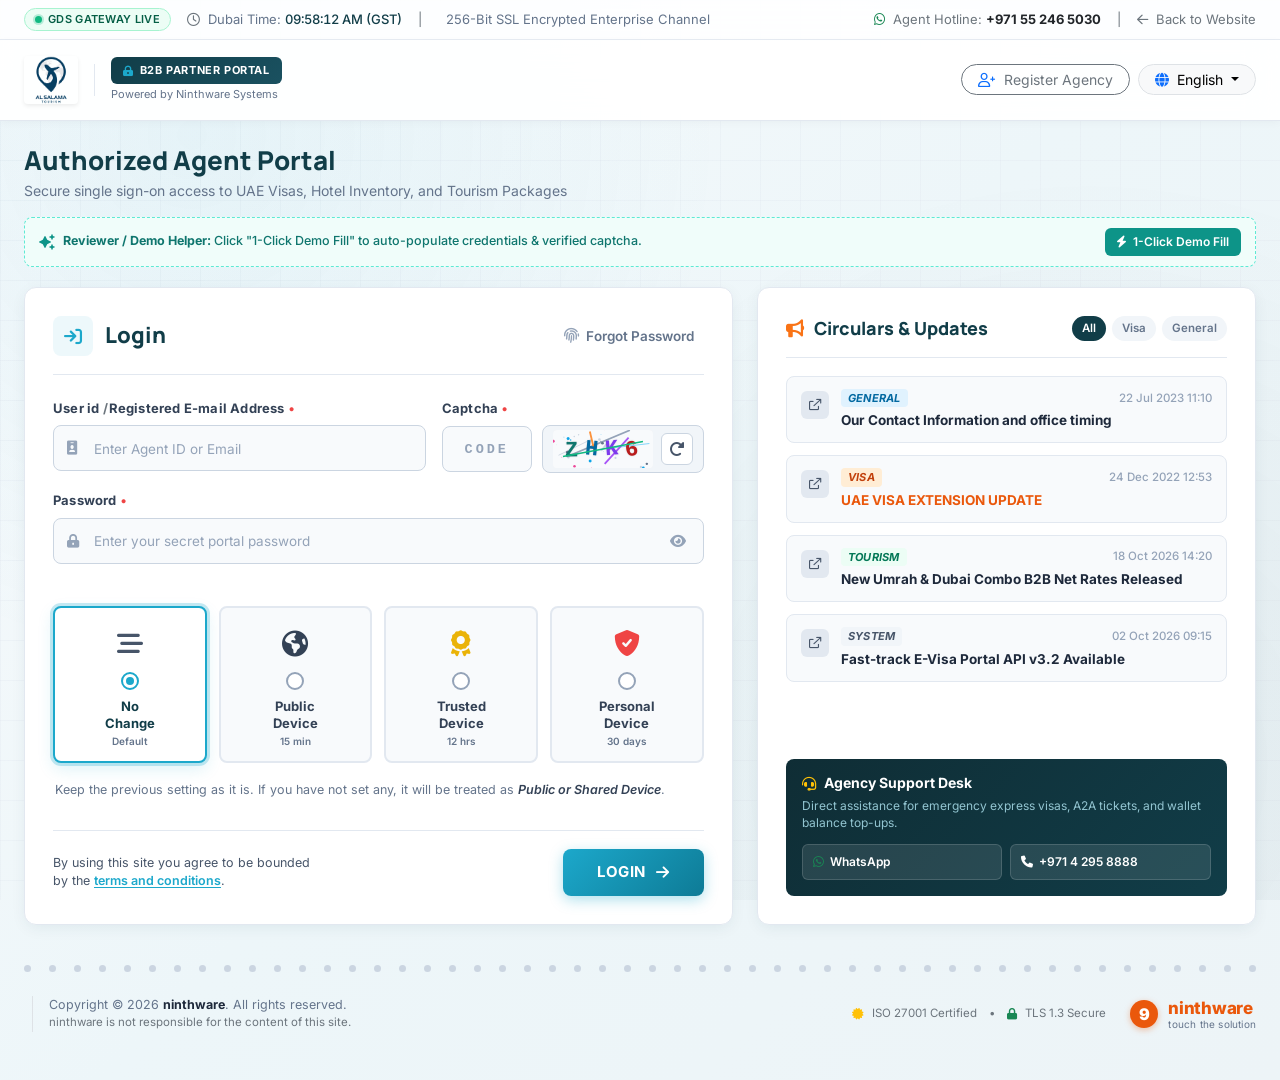
==== agent/index.html @ f78bce7a "Add professional B2B agent login portal at /agent" ====
<!DOCTYPE html>
<html lang="en">

<head>
    <meta charset="utf-8">
    <meta http-equiv="x-ua-compatible" content="ie=edge">
    <title>B2B Agent Portal Login | Alsalama Tourism LLC</title>
    <meta name="author" content="Alsalama Tourism & Ninthware">
    <meta name="description" content="Authorized B2B Partner & Travel Agent Portal Login - Alsalama Tourism UAE">
    <meta name="viewport" content="width=device-width, initial-scale=1, shrink-to-fit=no">

    <!-- Favicon -->
    <link rel="icon" type="image/png" href="../assets/img/alsalama-favicon.png">

    <!-- Google Fonts -->
    <link rel="preconnect" href="https://fonts.googleapis.com">
    <link rel="preconnect" href="https://fonts.gstatic.com" crossorigin>
    <link href="https://fonts.googleapis.com/css2?family=Inter:wght@300;400;500;600;700;800&family=Manrope:wght@500;600;700;800&display=swap" rel="stylesheet">

    <!-- Bootstrap CSS -->
    <link rel="stylesheet" href="../assets/css/bootstrap.min.css">
    <!-- FontAwesome 6 Pro -->
    <link rel="stylesheet" href="../assets/css/fontawesome.min.css">
    <!-- Custom Agent Portal Styling -->
    <link rel="stylesheet" href="../assets/css/agent-portal.css">
</head>

<body class="agent-portal-body">

    <!-- ==========================================================================
       1. Top Utility Bar
       ========================================================================== -->
    <div class="portal-topbar">
        <div class="portal-container">
            <div class="d-flex align-items-center justify-content-between flex-wrap gap-2">
                <div class="d-flex align-items-center gap-3">
                    <span class="portal-status-pill">
                        <span class="portal-status-dot"></span>
                        GDS Gateway Live
                    </span>
                    <span class="d-none d-md-inline-block">
                        <i class="fa-regular fa-clock me-1 text-muted"></i>
                        Dubai Time: <span id="liveClock" class="live-clock">--:--:-- (GST)</span>
                    </span>
                    <span class="d-none d-lg-inline-block text-muted">|</span>
                    <span class="d-none d-lg-inline-block">
                        <i class="fa-solid fa-shield-halved me-1 text-success"></i>
                        256-Bit SSL Encrypted Enterprise Channel
                    </span>
                </div>
                <div class="d-flex align-items-center gap-3">
                    <a href="tel:+971552465030" class="text-decoration-none text-muted d-none d-sm-inline-block">
                        <i class="fa-brands fa-whatsapp text-success me-1"></i>
                        Agent Hotline: <strong class="text-dark">+971 55 246 5030</strong>
                    </a>
                    <span class="text-muted d-none d-sm-inline">|</span>
                    <a href="../index.html" class="text-decoration-none text-muted fw-semibold">
                        <i class="fa-regular fa-arrow-left me-1"></i>
                        Back to Website
                    </a>
                </div>
            </div>
        </div>
    </div>

    <!-- ==========================================================================
       2. Navbar & Identity
       ========================================================================== -->
    <header class="portal-navbar">
        <div class="portal-container">
            <div class="d-flex align-items-center justify-content-between">
                <div class="portal-logo-group">
                    <a href="../index.html" class="d-flex align-items-center">
                        <img src="../assets/img/alsalama-logo.jpg" alt="Alsalama Tourism" height="48" class="rounded shadow-sm">
                    </a>
                    <div class="portal-logo-divider d-none d-sm-block"></div>
                    <div class="d-none d-sm-flex flex-column">
                        <div class="portal-badge">
                            <i class="fa-solid fa-lock-keyhole"></i>
                            B2B Partner Portal
                        </div>
                        <span style="font-size: 11px; color: #64748b; margin-top: 2px;">Powered by Ninthware Systems</span>
                    </div>
                </div>

                <div class="d-flex align-items-center gap-2">
                    <a href="https://api.whatsapp.com/send?phone=+971552465030&text=Hi%20Alsalama,%20I%20would%20like%20to%20register%20as%20a%20new%20B2B%20Travel%20Agent" target="_blank" class="btn btn-outline-secondary btn-sm px-3 rounded-pill fw-semibold d-none d-md-inline-flex align-items-center gap-1">
                        <i class="fa-regular fa-user-plus me-1 text-primary"></i>
                        Register Agency
                    </a>
                    <div class="dropdown">
                        <button class="btn btn-light btn-sm px-3 rounded-pill dropdown-toggle border" type="button">
                            <i class="fa-solid fa-globe me-1 text-primary"></i> English
                        </button>
                    </div>
                </div>
            </div>
        </div>
    </header>

    <!-- ==========================================================================
       3. Main Content Area
       ========================================================================== -->
    <main class="portal-hero-strip">
        <div class="portal-container">

            <!-- Hero headline -->
            <div class="d-flex align-items-center justify-content-between flex-wrap gap-2 mb-3">
                <div>
                    <h1 class="portal-hero-title">Authorized Agent Portal</h1>
                    <p class="portal-hero-subtitle">Secure single sign-on access to UAE Visas, Hotel Inventory, and Tourism Packages</p>
                </div>
            </div>

            <!-- Quick Demo Autofill Helper Bar for reviewing -->
            <div class="demo-autofill-box">
                <div class="d-flex align-items-center gap-2">
                    <i class="fa-solid fa-sparkles text-teal" style="color: #0d9488; font-size: 16px;"></i>
                    <span><strong>Reviewer / Demo Helper:</strong> Click "1-Click Demo Fill" to auto-populate credentials & verified captcha.</span>
                </div>
                <button type="button" id="btnDemoAutofill" class="btn-demo-autofill">
                    <i class="fa-solid fa-bolt me-1"></i> 1-Click Demo Fill
                </button>
            </div>

            <!-- Two-Column Layout (Matching Legacy Screenshot) -->
            <div class="row g-4">

                <!-- Left Column: Primary Login Card -->
                <div class="col-lg-7 col-xl-7">
                    <div class="portal-card">

                        <!-- Card Header (Matching image: Login title on left, Forgot Password on right) -->
                        <div class="portal-card-header">
                            <h2 class="portal-card-title">
                                <span class="title-icon-box">
                                    <i class="fa-solid fa-arrow-right-to-bracket"></i>
                                </span>
                                Login
                            </h2>
                            <a href="#forgot" id="forgotPasswordTrigger" class="link-forgot">
                                <i class="fa-solid fa-fingerprint"></i>
                                Forgot Password
                            </a>
                        </div>

                        <!-- Login Form -->
                        <form id="agentLoginForm" autocomplete="off">

                            <!-- Field Row 1: User ID + Captcha (from image) -->
                            <div class="row g-3">
                                <div class="col-md-7">
                                    <div class="form-field-group">
                                        <label class="field-label" for="userIdInput">
                                            User id <span class="text-muted ms-1">/</span> Registered E-mail Address
                                            <span class="required-dot">•</span>
                                        </label>
                                        <div class="portal-input-wrap">
                                            <i class="fa-solid fa-id-badge portal-input-icon"></i>
                                            <input type="text" id="userIdInput" class="portal-input" placeholder="Enter Agent ID or Email" required>
                                        </div>
                                    </div>
                                </div>

                                <div class="col-md-5">
                                    <div class="form-field-group">
                                        <label class="field-label" for="captchaInput">
                                            Captcha <span class="required-dot">•</span>
                                        </label>
                                        <div class="captcha-container">
                                            <div class="captcha-input-wrap">
                                                <input type="text" id="captchaInput" class="portal-input text-center font-monospace" placeholder="Code" maxlength="5" required>
                                            </div>
                                            <div class="captcha-badge-box">
                                                <div class="captcha-canvas-wrap" title="Click to refresh security code">
                                                    <canvas id="captchaCanvas" width="100" height="38"></canvas>
                                                </div>
                                                <button type="button" id="btnRefreshCaptcha" class="btn-refresh-captcha" title="Regenerate Captcha">
                                                    <i class="fa-solid fa-rotate-right"></i>
                                                </button>
                                            </div>
                                        </div>
                                    </div>
                                </div>
                            </div>

                            <!-- Field Row 2: Password (from image) -->
                            <div class="row">
                                <div class="col-12">
                                    <div class="form-field-group">
                                        <label class="field-label" for="passwordInput">
                                            Password <span class="required-dot">•</span>
                                        </label>
                                        <div class="portal-input-wrap">
                                            <i class="fa-solid fa-lock-keyhole portal-input-icon"></i>
                                            <input type="password" id="passwordInput" class="portal-input" placeholder="Enter your secret portal password" required>
                                            <button type="button" id="togglePasswordBtn" class="password-toggle-btn" title="Toggle password visibility">
                                                <i class="fa-solid fa-eye"></i>
                                            </button>
                                        </div>
                                    </div>
                                </div>
                            </div>

                            <!-- Device Trust Section (Exact 4 Cards from Image) -->
                            <div class="device-trust-section">
                                <div class="device-cards-grid">

                                    <!-- Card 1: No Change -->
                                    <label class="device-card-option option-nochange active" for="deviceNoChange">
                                        <input type="radio" name="deviceTrustLevel" id="deviceNoChange" value="nochange" checked>
                                        <div class="device-card-icon">
                                            <i class="fa-solid fa-bars-staggered"></i>
                                        </div>
                                        <div class="device-card-radio"></div>
                                        <h3 class="device-card-title">No<br>Change</h3>
                                        <span class="device-card-badge">Default</span>
                                    </label>

                                    <!-- Card 2: Public Device -->
                                    <label class="device-card-option option-public" for="devicePublic">
                                        <input type="radio" name="deviceTrustLevel" id="devicePublic" value="public">
                                        <div class="device-card-icon">
                                            <i class="fa-solid fa-earth-americas"></i>
                                        </div>
                                        <div class="device-card-radio"></div>
                                        <h3 class="device-card-title">Public<br>Device</h3>
                                        <span class="device-card-badge">15 min</span>
                                    </label>

                                    <!-- Card 3: Trusted Device -->
                                    <label class="device-card-option option-trusted" for="deviceTrusted">
                                        <input type="radio" name="deviceTrustLevel" id="deviceTrusted" value="trusted">
                                        <div class="device-card-icon">
                                            <i class="fa-solid fa-award"></i>
                                        </div>
                                        <div class="device-card-radio"></div>
                                        <h3 class="device-card-title">Trusted<br>Device</h3>
                                        <span class="device-card-badge">12 hrs</span>
                                    </label>

                                    <!-- Card 4: Personal Device -->
                                    <label class="device-card-option option-personal" for="devicePersonal">
                                        <input type="radio" name="deviceTrustLevel" id="devicePersonal" value="personal">
                                        <div class="device-card-icon">
                                            <i class="fa-solid fa-shield-check"></i>
                                        </div>
                                        <div class="device-card-radio"></div>
                                        <h3 class="device-card-title">Personal<br>Device</h3>
                                        <span class="device-card-badge">30 days</span>
                                    </label>

                                </div>

                                <!-- Trust Explanatory Hint (Exact Text from Image) -->
                                <p id="deviceTrustHint" class="device-trust-hint">
                                    Keep the previous setting as it is. If you have not set any, it will be treated as <em>Public or Shared Device</em>.
                                </p>
                            </div>

                            <!-- Login Action & Terms Footer (from image) -->
                            <div class="login-footer-group">
                                <p class="terms-agreement-text">
                                    By using this site you agree to be bounded<br class="d-none d-sm-inline">
                                    by the <a href="#terms" id="termsModalTrigger">terms and conditions</a>.
                                </p>
                                <button type="submit" id="btnLoginSubmit" class="btn-portal-login">
                                    LOGIN
                                    <i class="fa-solid fa-arrow-right"></i>
                                </button>
                            </div>

                        </form>

                    </div>
                </div>

                <!-- Right Column: Circulars / Operational Bulletins (from image) -->
                <div class="col-lg-5 col-xl-5">
                    <div class="portal-card bulletin-card">

                        <!-- Bulletin Header -->
                        <div class="bulletin-header">
                            <h2 class="bulletin-title">
                                <i class="fa-solid fa-bullhorn"></i>
                                Circulars & Updates
                            </h2>
                            <div class="bulletin-filter-tabs">
                                <button type="button" class="bulletin-tab-btn active" data-filter="all">All</button>
                                <button type="button" class="bulletin-tab-btn" data-filter="visa">Visa</button>
                                <button type="button" class="bulletin-tab-btn" data-filter="general">General</button>
                            </div>
                        </div>

                        <!-- Bulletins List (Matches image + 2026 travel updates) -->
                        <div class="bulletin-list">

                            <!-- Item 1 (Exact from legacy image) -->
                            <div class="bulletin-item" data-category="general" data-bulletin-id="1">
                                <div class="bulletin-icon-box">
                                    <i class="fa-regular fa-arrow-up-right-from-square"></i>
                                </div>
                                <div class="bulletin-content">
                                    <div class="bulletin-meta-row">
                                        <span class="bulletin-tag tag-general">General</span>
                                        <span class="bulletin-date">22 Jul 2023 11:10</span>
                                    </div>
                                    <h3 class="bulletin-headline">Our Contact Information and office timing</h3>
                                </div>
                            </div>

                            <!-- Item 2 (Exact from legacy image) -->
                            <div class="bulletin-item" data-category="visa" data-bulletin-id="2">
                                <div class="bulletin-icon-box">
                                    <i class="fa-regular fa-arrow-up-right-from-square"></i>
                                </div>
                                <div class="bulletin-content">
                                    <div class="bulletin-meta-row">
                                        <span class="bulletin-tag tag-visa">Visa</span>
                                        <span class="bulletin-date">24 Dec 2022 12:53</span>
                                    </div>
                                    <h3 class="bulletin-headline headline-visa">UAE VISA EXTENSION UPDATE</h3>
                                </div>
                            </div>

                            <!-- Item 3: Umrah & Tourism update -->
                            <div class="bulletin-item" data-category="tourism" data-bulletin-id="3">
                                <div class="bulletin-icon-box">
                                    <i class="fa-regular fa-arrow-up-right-from-square"></i>
                                </div>
                                <div class="bulletin-content">
                                    <div class="bulletin-meta-row">
                                        <span class="bulletin-tag tag-tourism">Tourism</span>
                                        <span class="bulletin-date">18 Oct 2026 14:20</span>
                                    </div>
                                    <h3 class="bulletin-headline">New Umrah & Dubai Combo B2B Net Rates Released</h3>
                                </div>
                            </div>

                            <!-- Item 4: System update -->
                            <div class="bulletin-item" data-category="system" data-bulletin-id="4">
                                <div class="bulletin-icon-box">
                                    <i class="fa-regular fa-arrow-up-right-from-square"></i>
                                </div>
                                <div class="bulletin-content">
                                    <div class="bulletin-meta-row">
                                        <span class="bulletin-tag tag-system">System</span>
                                        <span class="bulletin-date">02 Oct 2026 09:15</span>
                                    </div>
                                    <h3 class="bulletin-headline">Fast-track E-Visa Portal API v3.2 Available</h3>
                                </div>
                            </div>

                        </div>

                        <!-- Quick B2B Support Box -->
                        <div class="b2b-support-box">
                            <h6>
                                <i class="fa-solid fa-headset text-warning"></i>
                                Agency Support Desk
                            </h6>
                            <p>Direct assistance for emergency express visas, A2A tickets, and wallet balance top-ups.</p>
                            <div class="support-contacts-row">
                                <a href="https://api.whatsapp.com/send?phone=+971552465030" target="_blank" class="support-contact-chip">
                                    <i class="fa-brands fa-whatsapp text-success"></i> WhatsApp
                                </a>
                                <a href="tel:+97142958888" class="support-contact-chip">
                                    <i class="fa-solid fa-phone"></i> +971 4 295 8888
                                </a>
                            </div>
                        </div>

                    </div>
                </div>

            </div>

            <!-- ==========================================================================
               4. Dotted Separator Line (Exact element from Legacy Image)
               ========================================================================== -->
            <div class="portal-dotted-divider" aria-hidden="true">
                <span></span><span></span><span></span><span></span><span></span><span></span><span></span><span></span><span></span><span></span>
                <span></span><span></span><span></span><span></span><span></span><span></span><span></span><span></span><span></span><span></span>
                <span></span><span></span><span></span><span></span><span></span><span></span><span></span><span></span><span></span><span></span>
                <span></span><span></span><span></span><span></span><span></span><span></span><span></span><span></span><span></span><span></span>
                <span></span><span></span><span></span><span></span><span></span><span></span><span></span><span></span><span></span><span></span>
            </div>

            <!-- ==========================================================================
               5. Footer (Exact elements & attribution from Legacy Image)
               ========================================================================== -->
            <footer class="portal-footer">
                <div class="portal-footer-grid">

                    <div class="portal-footer-left">
                        <div class="d-flex align-items-center gap-2">
                            <i class="fa-solid fa-shield-quartered fa-2x text-secondary"></i>
                            <div class="border-start ps-3 portal-footer-text">
                                <p>Copyright © 2026 <strong>ninthware</strong>. All rights reserved.</p>
                                <p class="text-muted" style="font-size: 11.5px;">ninthware is not responsible for the content of this site.</p>
                            </div>
                        </div>
                    </div>

                    <div class="portal-footer-right">
                        <div class="d-flex align-items-center gap-4">
                            <div class="d-none d-sm-flex align-items-center gap-2 text-muted" style="font-size: 11.5px;">
                                <i class="fa-solid fa-certificate text-warning"></i> ISO 27001 Certified
                                <span class="mx-1">•</span>
                                <i class="fa-solid fa-lock text-success"></i> TLS 1.3 Secure
                            </div>
                            <div class="ninthware-brand-box">
                                <div class="ninthware-logo-mark">9</div>
                                <div class="ninthware-text">
                                    <span class="ninthware-name">ninthware</span>
                                    <span class="ninthware-tagline">touch the solution</span>
                                </div>
                            </div>
                        </div>
                    </div>

                </div>
            </footer>

        </div>
    </main>

    <!-- ==========================================================================
       6. Interactive Modals
       ========================================================================== -->

    <!-- Modal 1: Mock Agent Dashboard on Login Success -->
    <div id="agentSuccessModal" class="portal-modal-backdrop">
        <div class="portal-modal-box">
            <button type="button" class="modal-close-btn modal-close-trigger">&times;</button>
            <div class="text-center mb-4">
                <div class="d-inline-flex align-items-center justify-content-center bg-success bg-opacity-10 text-success rounded-circle mb-3" style="width: 64px; height: 64px; font-size: 28px;">
                    <i class="fa-solid fa-badge-check"></i>
                </div>
                <h3 class="fw-bold text-navy mb-1" style="color: #113D48;">Authentication Successful</h3>
                <p class="text-muted mb-0">Welcome back, <strong>SkyWings Travel & Tourism LLC</strong></p>
                <span class="badge bg-primary bg-opacity-10 text-primary mt-1">Agent Code: ALS-DXB-7821</span>
            </div>

            <!-- Mock Dashboard Snapshot -->
            <div class="row g-2 mb-4">
                <div class="col-4">
                    <div class="mock-dashboard-stat">
                        <div class="stat-num text-primary">AED 84.3K</div>
                        <div class="stat-label">Wallet Balance</div>
                    </div>
                </div>
                <div class="col-4">
                    <div class="mock-dashboard-stat">
                        <div class="stat-num text-success">142</div>
                        <div class="stat-label">Issued Visas</div>
                    </div>
                </div>
                <div class="col-4">
                    <div class="mock-dashboard-stat">
                        <div class="stat-num text-warning">7</div>
                        <div class="stat-label">In Processing</div>
                    </div>
                </div>
            </div>

            <div class="list-group mb-4 shadow-sm">
                <div class="list-group-item d-flex justify-content-between align-items-center py-2 px-3">
                    <span class="small text-muted"><i class="fa-solid fa-passport me-2 text-primary"></i> Last Visa Issued</span>
                    <span class="small fw-semibold">UAE 30 Days Single • Approved</span>
                </div>
                <div class="list-group-item d-flex justify-content-between align-items-center py-2 px-3">
                    <span class="small text-muted"><i class="fa-solid fa-hotel me-2 text-primary"></i> Active Reservation</span>
                    <span class="small fw-semibold">Atlantis The Palm • 2 Rooms</span>
                </div>
                <div class="list-group-item d-flex justify-content-between align-items-center py-2 px-3">
                    <span class="small text-muted"><i class="fa-solid fa-wallet me-2 text-primary"></i> Credit Limit</span>
                    <span class="small fw-semibold text-success">AED 150,000 (Good Standing)</span>
                </div>
            </div>

            <div class="d-grid gap-2">
                <button type="button" class="btn btn-primary fw-bold py-2 modal-close-trigger" style="background-color: #1CA8CB; border-color: #1CA8CB;">
                    <i class="fa-solid fa-gauge-high me-1"></i> Proceed to Full Agent Desk
                </button>
                <button type="button" class="btn btn-light btn-sm text-muted modal-close-trigger">
                    Log out / Switch Agency
                </button>
            </div>
        </div>
    </div>

    <!-- Modal 2: Forgot Password -->
    <div id="agentForgotModal" class="portal-modal-backdrop">
        <div class="portal-modal-box">
            <button type="button" class="modal-close-btn modal-close-trigger">&times;</button>
            <div class="d-flex align-items-center gap-3 mb-3">
                <div class="bg-primary bg-opacity-10 text-primary p-3 rounded-circle">
                    <i class="fa-solid fa-key-skeleton fa-xl" style="color: #1CA8CB;"></i>
                </div>
                <div>
                    <h3 class="fw-bold mb-0" style="color: #113D48; font-size: 20px;">Reset Partner Password</h3>
                    <p class="text-muted small mb-0">Authorized B2B Account Recovery</p>
                </div>
            </div>

            <p class="text-muted small mb-3">
                Enter your registered Agent ID or Official Email address. An encrypted OTP verification link will be dispatched to your agency administrator's registered contact.
            </p>

            <form id="forgotPasswordForm">
                <div class="mb-3">
                    <label class="field-label" for="forgotEmailInput">Registered Agency Email <span class="required-dot">•</span></label>
                    <input type="email" id="forgotEmailInput" class="portal-input" placeholder="e.g. manager@youragency.com" required>
                </div>
                <div class="d-flex justify-content-end gap-2">
                    <button type="button" class="btn btn-light modal-close-trigger">Cancel</button>
                    <button type="submit" class="btn btn-primary px-4 fw-bold" style="background-color: #1CA8CB; border-color: #1CA8CB;">Send Recovery Code</button>
                </div>
            </form>
        </div>
    </div>

    <!-- Modal 3: Terms & Partner Agreement -->
    <div id="agentTermsModal" class="portal-modal-backdrop">
        <div class="portal-modal-box" style="max-width: 650px;">
            <button type="button" class="modal-close-btn modal-close-trigger">&times;</button>
            <h3 class="fw-bold mb-3" style="color: #113D48;">B2B Agency Terms & Portal SLA</h3>
            <div class="text-muted small" style="line-height: 1.6; max-height: 340px; overflow-y: auto; padding-right: 8px;">
                <p><strong>1. Authorized Usage:</strong> This portal is strictly reserved for registered and accredited travel partners of Alsalama Tourism LLC. Any unauthorized access attempts are monitored and recorded under UAE Cyber Crime Laws.</p>
                <p><strong>2. E-Visa & Immigration Compliance:</strong> Agents are solely responsible for ensuring applicant passport validity (minimum 6 months) and providing authentic passenger documentation. Fines incurred due to fake documents or overstays will be deducted from the agent deposit wallet.</p>
                <p><strong>3. Wallet Balances & Refunds:</strong> Service fees are non-refundable once immigration or airline GDS status moves to 'Under Process'. Wallet balance refunds require official company letterhead request with 3 business days processing.</p>
                <p><strong>4. Ninthware Platform Integrity:</strong> The platform architecture is governed by Ninthware Systems. Scheduled system maintenance occurs weekly on Saturdays between 02:00 AM – 04:00 AM GST.</p>
            </div>
            <div class="d-flex justify-content-end mt-4">
                <button type="button" class="btn btn-primary fw-bold px-4 modal-close-trigger" style="background-color: #1CA8CB; border-color: #1CA8CB;">I Understand & Agree</button>
            </div>
        </div>
    </div>

    <!-- Modal 4: Bulletin Notice Reader -->
    <div id="agentBulletinModal" class="portal-modal-backdrop">
        <div class="portal-modal-box" style="max-width: 620px;">
            <button type="button" class="modal-close-btn modal-close-trigger">&times;</button>
            <div class="d-flex align-items-center justify-content-between mb-2">
                <span id="bulletinModalTag" class="bulletin-tag tag-general">General</span>
                <span id="bulletinModalDate" class="text-muted small">--</span>
            </div>
            <h3 id="bulletinModalTitle" class="fw-bold mb-1" style="color: #113D48;">Notice Title</h3>
            <div id="bulletinModalRef" class="text-muted small mb-3 font-monospace">Ref: --</div>
            <hr class="my-2">
            <div id="bulletinModalBody" class="small text-secondary my-3" style="line-height: 1.6;">
                <!-- Content injected dynamically -->
            </div>
            <div class="d-flex justify-content-between align-items-center pt-3 border-top">
                <span class="small text-muted"><i class="fa-solid fa-stamp text-success me-1"></i> Verified Official Circular</span>
                <button type="button" class="btn btn-outline-secondary btn-sm rounded-pill modal-close-trigger">
                    Close Notice
                </button>
            </div>
        </div>
    </div>

    <!-- Bootstrap JS Bundle -->
    <script src="../assets/js/bootstrap.min.js"></script>
    <!-- Custom Portal Script -->
    <script src="../assets/js/agent-portal.js"></script>

</body>

</html>
---- assets/css/agent-portal.css ----
/* ==========================================================================
   Alsalama B2B Agent Portal - Enterprise Styling
   Aesthetics: 2026 Executive Corporate / Travel GDS Portal
   ========================================================================== */

:root {
  --portal-primary: #1CA8CB;
  --portal-primary-hover: #158da8;
  --portal-primary-light: rgba(28, 168, 203, 0.08);
  --portal-primary-glow: rgba(28, 168, 203, 0.25);
  --portal-navy: #113D48;
  --portal-navy-deep: #0A2228;
  --portal-text-main: #1e293b;
  --portal-text-muted: #64748b;
  --portal-card-bg: #ffffff;
  --portal-border: #e2e8f0;
  --portal-border-hover: #cbd5e1;
  --portal-bg-gradient-start: #f8fafc;
  --portal-bg-gradient-end: #edf4f7;
  --portal-accent-orange: #f97316;
  --portal-accent-gold: #eab308;
  --portal-accent-red: #ef4444;
  --portal-accent-green: #10b981;
  --portal-shadow-sm: 0 1px 3px rgba(17, 61, 72, 0.06);
  --portal-shadow-md: 0 4px 16px -2px rgba(17, 61, 72, 0.08);
  --portal-shadow-lg: 0 12px 36px -4px rgba(17, 61, 72, 0.12);
  --portal-shadow-xl: 0 20px 48px -6px rgba(17, 61, 72, 0.16);
  --portal-radius: 12px;
  --portal-radius-sm: 8px;
  --portal-radius-lg: 16px;
}

body.agent-portal-body {
  background: linear-gradient(135deg, var(--portal-bg-gradient-start) 0%, #edf6f9 50%, var(--portal-bg-gradient-end) 100%);
  font-family: 'Inter', -apple-system, BlinkMacSystemFont, sans-serif;
  color: var(--portal-text-main);
  min-height: 100vh;
  position: relative;
  overflow-x: hidden;
}

/* Subtle background tech pattern */
.agent-portal-body::before {
  content: "";
  position: fixed;
  inset: 0;
  background-image: 
    radial-gradient(circle at 15% 15%, rgba(28, 168, 203, 0.07) 0%, transparent 40%),
    radial-gradient(circle at 85% 85%, rgba(17, 61, 72, 0.06) 0%, transparent 45%),
    linear-gradient(to right, rgba(226, 232, 240, 0.35) 1px, transparent 1px),
    linear-gradient(to bottom, rgba(226, 232, 240, 0.35) 1px, transparent 1px);
  background-size: 100% 100%, 100% 100%, 40px 40px, 40px 40px;
  pointer-events: none;
  z-index: 0;
}

.portal-container {
  position: relative;
  z-index: 1;
  max-width: 1280px;
  margin: 0 auto;
  padding: 0 24px;
}

/* ==========================================================================
   Header & Top Utility Bar
   ========================================================================== */
.portal-topbar {
  background: rgba(255, 255, 255, 0.88);
  backdrop-filter: blur(12px);
  -webkit-backdrop-filter: blur(12px);
  border-bottom: 1px solid rgba(226, 232, 240, 0.8);
  font-size: 13px;
  color: var(--portal-text-muted);
  padding: 8px 0;
}

.portal-topbar .live-clock {
  font-variant-numeric: tabular-nums;
  font-weight: 500;
  color: var(--portal-navy);
}

.portal-status-pill {
  display: inline-flex;
  align-items: center;
  gap: 6px;
  background: #ecfdf5;
  color: #065f46;
  border: 1px solid #a7f3d0;
  padding: 2px 10px;
  border-radius: 999px;
  font-weight: 600;
  font-size: 11px;
  letter-spacing: 0.3px;
  text-transform: uppercase;
}

.portal-status-dot {
  width: 7px;
  height: 7px;
  background-color: #10b981;
  border-radius: 50%;
  box-shadow: 0 0 0 2px rgba(16, 185, 129, 0.25);
  animation: pulse-dot 2s infinite ease-in-out;
}

@keyframes pulse-dot {
  0%, 100% { opacity: 1; transform: scale(1); }
  50% { opacity: 0.5; transform: scale(0.85); }
}

.portal-navbar {
  background: rgba(255, 255, 255, 0.95);
  backdrop-filter: blur(16px);
  border-bottom: 1px solid var(--portal-border);
  box-shadow: 0 2px 8px rgba(0, 0, 0, 0.03);
  padding: 16px 0;
}

.portal-logo-group {
  display: flex;
  align-items: center;
  gap: 16px;
}

.portal-logo-divider {
  width: 1px;
  height: 32px;
  background-color: var(--portal-border);
}

.portal-badge {
  background: linear-gradient(135deg, var(--portal-navy) 0%, #1a5160 100%);
  color: #fff;
  padding: 5px 12px;
  border-radius: 6px;
  font-size: 11px;
  font-weight: 700;
  letter-spacing: 0.6px;
  text-transform: uppercase;
  display: inline-flex;
  align-items: center;
  gap: 6px;
}

.portal-badge i {
  color: var(--portal-primary);
}

/* ==========================================================================
   Hero Intro Bar
   ========================================================================== */
.portal-hero-strip {
  padding: 24px 0 12px;
}

.portal-hero-title {
  font-family: 'Manrope', sans-serif;
  font-size: 26px;
  font-weight: 800;
  color: var(--portal-navy);
  margin-bottom: 4px;
}

.portal-hero-subtitle {
  color: var(--portal-text-muted);
  font-size: 14px;
  margin-bottom: 0;
}

/* Quick Fill Demo Bar */
.demo-autofill-box {
  background: #f0fdfa;
  border: 1px dashed #5eead4;
  border-radius: var(--portal-radius-sm);
  padding: 10px 14px;
  display: flex;
  align-items: center;
  justify-content: space-between;
  gap: 12px;
  margin-bottom: 20px;
}

.demo-autofill-box span {
  font-size: 12.5px;
  color: #0f766e;
  font-weight: 500;
}

.btn-demo-autofill {
  background: #0d9488;
  color: #ffffff;
  border: none;
  font-size: 12px;
  font-weight: 600;
  padding: 5px 12px;
  border-radius: 6px;
  transition: all 0.2s ease;
  white-space: nowrap;
}

.btn-demo-autofill:hover {
  background: #0f766e;
  transform: translateY(-1px);
  box-shadow: 0 2px 6px rgba(13, 148, 136, 0.3);
}

/* ==========================================================================
   Main Cards Layout
   ========================================================================== */
.portal-card {
  background: var(--portal-card-bg);
  border: 1px solid var(--portal-border);
  border-radius: var(--portal-radius);
  box-shadow: var(--portal-shadow-md);
  padding: 28px;
  position: relative;
  transition: box-shadow 0.3s ease;
}

.portal-card:hover {
  box-shadow: var(--portal-shadow-lg);
}

/* Card Header */
.portal-card-header {
  display: flex;
  align-items: center;
  justify-content: space-between;
  padding-bottom: 18px;
  margin-bottom: 24px;
  border-bottom: 1px solid var(--portal-border);
}

.portal-card-title {
  display: flex;
  align-items: center;
  gap: 12px;
  margin: 0;
  font-family: 'Manrope', sans-serif;
  font-size: 22px;
  font-weight: 800;
  color: var(--portal-navy);
}

.portal-card-title .title-icon-box {
  width: 40px;
  height: 40px;
  border-radius: 8px;
  background: var(--portal-primary-light);
  color: var(--portal-primary);
  display: inline-flex;
  align-items: center;
  justify-content: center;
  font-size: 18px;
}

.link-forgot {
  font-size: 13.5px;
  color: var(--portal-text-muted);
  text-decoration: none;
  display: inline-flex;
  align-items: center;
  gap: 7px;
  font-weight: 600;
  transition: all 0.2s;
  padding: 6px 10px;
  border-radius: 6px;
}

.link-forgot:hover {
  color: var(--portal-primary);
  background: var(--portal-primary-light);
}

.link-forgot i {
  color: #94a3b8;
  font-size: 15px;
  transition: color 0.2s;
}

.link-forgot:hover i {
  color: var(--portal-primary);
}

/* ==========================================================================
   Form Fields
   ========================================================================== */
.form-field-group {
  margin-bottom: 18px;
}

.field-label {
  display: flex;
  align-items: center;
  font-size: 13px;
  font-weight: 700;
  color: #334155;
  margin-bottom: 7px;
  letter-spacing: 0.2px;
}

.field-label .required-dot {
  color: var(--portal-accent-red);
  margin-left: 4px;
  font-weight: 900;
}

.portal-input-wrap {
  position: relative;
  display: flex;
  align-items: center;
}

.portal-input-icon {
  position: absolute;
  left: 14px;
  color: #94a3b8;
  font-size: 14px;
  pointer-events: none;
  transition: color 0.2s;
}

.portal-input {
  width: 100%;
  height: 46px;
  background: #f8fafc;
  border: 1.5px solid #cbd5e1;
  border-radius: var(--portal-radius-sm);
  padding: 0 14px 0 40px;
  font-size: 14.5px;
  font-family: inherit;
  color: var(--portal-text-main);
  transition: all 0.2s ease;
}

.portal-input::placeholder {
  color: #94a3b8;
  font-size: 13.5px;
}

.portal-input:focus {
  background: #ffffff;
  border-color: var(--portal-primary);
  box-shadow: 0 0 0 4px var(--portal-primary-glow);
  outline: none;
}

.portal-input-wrap:focus-within .portal-input-icon {
  color: var(--portal-primary);
}

.password-toggle-btn {
  position: absolute;
  right: 12px;
  background: transparent;
  border: none;
  color: #94a3b8;
  cursor: pointer;
  padding: 6px;
  font-size: 14px;
  transition: color 0.2s;
}

.password-toggle-btn:hover {
  color: var(--portal-navy);
}

/* Captcha Block */
.captcha-container {
  display: flex;
  align-items: center;
  gap: 10px;
}

.captcha-input-wrap {
  flex: 1;
}

.captcha-input-wrap .portal-input {
  padding-left: 14px;
  letter-spacing: 3px;
  font-weight: 700;
  text-transform: uppercase;
}

.captcha-badge-box {
  background: #f1f5f9;
  border: 1.5px solid #cbd5e1;
  border-radius: var(--portal-radius-sm);
  padding: 4px 10px;
  display: flex;
  align-items: center;
  gap: 8px;
  user-select: none;
}

.captcha-canvas-wrap {
  position: relative;
  border-radius: 4px;
  overflow: hidden;
  background: #ffffff;
  box-shadow: inset 0 1px 3px rgba(0, 0, 0, 0.08);
}

#captchaCanvas {
  display: block;
  cursor: pointer;
}

.btn-refresh-captcha {
  background: #ffffff;
  border: 1px solid #cbd5e1;
  color: #475569;
  width: 32px;
  height: 32px;
  border-radius: 6px;
  display: inline-flex;
  align-items: center;
  justify-content: center;
  cursor: pointer;
  transition: all 0.25s ease;
}

.btn-refresh-captcha:hover {
  background: var(--portal-primary-light);
  border-color: var(--portal-primary);
  color: var(--portal-primary);
  transform: rotate(90deg);
}

/* ==========================================================================
   Device Trust Cards (Exact 4 Cards from Image)
   ========================================================================== */
.device-trust-section {
  margin: 24px 0 16px;
}

.device-cards-grid {
  display: grid;
  grid-template-columns: repeat(4, 1fr);
  gap: 12px;
  margin-bottom: 12px;
}

.device-card-option {
  position: relative;
  background: #f8fafc;
  border: 2px solid #e2e8f0;
  border-radius: var(--portal-radius-sm);
  padding: 16px 8px 12px;
  text-align: center;
  cursor: pointer;
  transition: all 0.25s cubic-bezier(0.16, 1, 0.3, 1);
  display: flex;
  flex-direction: column;
  align-items: center;
  justify-content: center;
}

.device-card-option input[type="radio"] {
  position: absolute;
  opacity: 0;
  pointer-events: none;
}

.device-card-icon {
  font-size: 26px;
  height: 38px;
  display: flex;
  align-items: center;
  justify-content: center;
  margin-bottom: 10px;
  transition: transform 0.2s ease;
}

/* Specific colors matching the original reference image */
.device-card-option.option-nochange .device-card-icon {
  color: #475569;
}

.device-card-option.option-public .device-card-icon {
  color: #334155;
}

.device-card-option.option-trusted .device-card-icon {
  color: #eab308;
}

.device-card-option.option-personal .device-card-icon {
  color: #ef4444;
}

/* Custom styled radio dot */
.device-card-radio {
  width: 18px;
  height: 18px;
  border-radius: 50%;
  border: 2px solid #94a3b8;
  margin-bottom: 8px;
  position: relative;
  display: flex;
  align-items: center;
  justify-content: center;
  transition: all 0.2s;
  background: #ffffff;
}

.device-card-radio::after {
  content: "";
  width: 8px;
  height: 8px;
  border-radius: 50%;
  background: var(--portal-primary);
  transform: scale(0);
  transition: transform 0.2s cubic-bezier(0.34, 1.56, 0.64, 1);
}

.device-card-title {
  font-size: 13px;
  font-weight: 700;
  color: #334155;
  line-height: 1.3;
  margin: 0;
  transition: color 0.2s;
}

.device-card-badge {
  font-size: 10px;
  font-weight: 600;
  color: #64748b;
  margin-top: 3px;
}

/* Hover and Active states */
.device-card-option:hover {
  background: #ffffff;
  border-color: #94a3b8;
  transform: translateY(-2px);
  box-shadow: 0 4px 12px rgba(0, 0, 0, 0.05);
}

.device-card-option:hover .device-card-icon {
  transform: scale(1.1);
}

.device-card-option.active {
  background: #ffffff;
  border-color: var(--portal-primary);
  box-shadow: 0 0 0 3px var(--portal-primary-glow), 0 6px 16px rgba(28, 168, 203, 0.15);
}

.device-card-option.active .device-card-radio {
  border-color: var(--portal-primary);
}

.device-card-option.active .device-card-radio::after {
  transform: scale(1);
}

.device-card-option.active .device-card-title {
  color: var(--portal-navy);
}

/* Trust Subtext from reference image */
.device-trust-hint {
  font-size: 12.5px;
  color: #64748b;
  line-height: 1.5;
  margin-bottom: 0;
  padding: 6px 2px;
}

.device-trust-hint em {
  color: #334155;
  font-style: italic;
  font-weight: 600;
}

/* Terms and Submit */
.login-footer-group {
  margin-top: 24px;
  padding-top: 18px;
  border-top: 1px solid var(--portal-border);
  display: flex;
  align-items: center;
  justify-content: space-between;
  gap: 20px;
}

.terms-agreement-text {
  font-size: 12.5px;
  color: #475569;
  line-height: 1.5;
  margin: 0;
}

.terms-agreement-text a {
  color: var(--portal-primary);
  font-weight: 600;
  text-decoration: underline;
  text-underline-offset: 2px;
}

.terms-agreement-text a:hover {
  color: var(--portal-navy);
}

.btn-portal-login {
  background: linear-gradient(135deg, #1ca8cb 0%, #0e7b96 100%);
  color: #ffffff;
  border: none;
  font-size: 15px;
  font-weight: 700;
  letter-spacing: 0.6px;
  text-transform: uppercase;
  padding: 12px 34px;
  border-radius: var(--portal-radius-sm);
  box-shadow: 0 4px 14px rgba(28, 168, 203, 0.35);
  cursor: pointer;
  transition: all 0.25s ease;
  display: inline-flex;
  align-items: center;
  gap: 10px;
}

.btn-portal-login:hover {
  background: linear-gradient(135deg, #22bce3 0%, #128ba9 100%);
  transform: translateY(-2px);
  box-shadow: 0 6px 20px rgba(28, 168, 203, 0.45);
}

.btn-portal-login:active {
  transform: translateY(0);
}

.btn-portal-login.loading {
  pointer-events: none;
  opacity: 0.85;
}

/* ==========================================================================
   Notice Board / Circulars (Right Column from image)
   ========================================================================== */
.bulletin-card {
  height: 100%;
  display: flex;
  flex-direction: column;
}

.bulletin-header {
  display: flex;
  align-items: center;
  justify-content: space-between;
  padding-bottom: 16px;
  margin-bottom: 18px;
  border-bottom: 1px solid var(--portal-border);
}

.bulletin-title {
  font-family: 'Manrope', sans-serif;
  font-size: 18px;
  font-weight: 800;
  color: var(--portal-navy);
  margin: 0;
  display: flex;
  align-items: center;
  gap: 10px;
}

.bulletin-title i {
  color: var(--portal-accent-orange);
}

.bulletin-filter-tabs {
  display: flex;
  gap: 6px;
}

.bulletin-tab-btn {
  background: #f1f5f9;
  border: none;
  font-size: 11.5px;
  font-weight: 600;
  color: #64748b;
  padding: 4px 10px;
  border-radius: 999px;
  cursor: pointer;
  transition: all 0.2s;
}

.bulletin-tab-btn.active, .bulletin-tab-btn:hover {
  background: var(--portal-navy);
  color: #fff;
}

.bulletin-list {
  display: flex;
  flex-direction: column;
  gap: 12px;
  flex: 1;
}

.bulletin-item {
  display: flex;
  align-items: flex-start;
  gap: 12px;
  padding: 12px 14px;
  background: #f8fafc;
  border: 1px solid #e2e8f0;
  border-radius: var(--portal-radius-sm);
  text-decoration: none;
  transition: all 0.2s ease;
  cursor: pointer;
}

.bulletin-item:hover {
  background: #ffffff;
  border-color: var(--portal-primary);
  transform: translateX(3px);
  box-shadow: 0 4px 12px rgba(0, 0, 0, 0.04);
}

.bulletin-icon-box {
  width: 28px;
  height: 28px;
  border-radius: 6px;
  background: #e2e8f0;
  color: #475569;
  display: inline-flex;
  align-items: center;
  justify-content: center;
  font-size: 12px;
  flex-shrink: 0;
  margin-top: 2px;
  transition: all 0.2s;
}

.bulletin-item:hover .bulletin-icon-box {
  background: var(--portal-primary-light);
  color: var(--portal-primary);
}

.bulletin-content {
  flex: 1;
}

.bulletin-meta-row {
  display: flex;
  align-items: center;
  justify-content: space-between;
  gap: 8px;
  margin-bottom: 4px;
}

.bulletin-tag {
  font-size: 11px;
  font-weight: 700;
  font-style: italic;
  padding: 1px 7px;
  border-radius: 4px;
  text-transform: uppercase;
  letter-spacing: 0.3px;
}

.bulletin-tag.tag-general {
  background: #e0f2fe;
  color: #0369a1;
}

.bulletin-tag.tag-visa {
  background: #ffedd5;
  color: #c2410c;
}

.bulletin-tag.tag-tourism {
  background: #ecfdf5;
  color: #047857;
}

.bulletin-tag.tag-system {
  background: #f1f5f9;
  color: #475569;
}

.bulletin-date {
  font-size: 11.5px;
  color: #94a3b8;
  font-weight: 500;
}

.bulletin-headline {
  font-size: 13.5px;
  font-weight: 700;
  color: #1e293b;
  margin: 0;
  line-height: 1.4;
  transition: color 0.2s;
}

.bulletin-headline.headline-visa {
  color: #ea580c; /* bold orange/red from image */
}

.bulletin-item:hover .bulletin-headline {
  color: var(--portal-primary);
}

/* Quick Support Banner inside right col */
.b2b-support-box {
  margin-top: 18px;
  background: linear-gradient(135deg, #0f2d35 0%, #113d48 100%);
  border-radius: var(--portal-radius-sm);
  padding: 16px;
  color: #ffffff;
}

.b2b-support-box h6 {
  color: #fff;
  font-size: 14px;
  font-weight: 700;
  margin-bottom: 6px;
  display: flex;
  align-items: center;
  gap: 8px;
}

.b2b-support-box p {
  color: #93c5d1;
  font-size: 12px;
  margin-bottom: 12px;
  line-height: 1.4;
}

.support-contacts-row {
  display: flex;
  gap: 8px;
}

.support-contact-chip {
  flex: 1;
  background: rgba(255, 255, 255, 0.1);
  border: 1px solid rgba(255, 255, 255, 0.15);
  border-radius: 6px;
  padding: 8px 10px;
  color: #ffffff;
  font-size: 12px;
  font-weight: 600;
  text-decoration: none;
  display: flex;
  align-items: center;
  gap: 6px;
  transition: background 0.2s;
}

.support-contact-chip:hover {
  background: rgba(255, 255, 255, 0.2);
  color: #ffffff;
}

/* ==========================================================================
   Footer & Dotted Separator (Exact Replica of Legacy Image)
   ========================================================================== */
.portal-dotted-divider {
  margin: 40px 0 24px;
  display: flex;
  align-items: center;
  justify-content: space-between;
  gap: 8px;
  overflow: hidden;
  user-select: none;
}

.portal-dotted-divider span {
  display: inline-block;
  width: 7px;
  height: 7px;
  border-radius: 50%;
  background-color: #cbd5e1;
  flex-shrink: 0;
}

.portal-footer {
  padding: 0 0 36px;
  font-size: 12.5px;
  color: #64748b;
}

.portal-footer-grid {
  display: flex;
  align-items: center;
  justify-content: space-between;
  flex-wrap: wrap;
  gap: 20px;
}

.portal-footer-left {
  display: flex;
  align-items: center;
  gap: 16px;
}

.cert-seal {
  width: 44px;
  height: auto;
  opacity: 0.7;
}

.portal-footer-text p {
  margin: 0;
  line-height: 1.5;
}

.portal-footer-text strong {
  color: #1e293b;
}

.portal-footer-right {
  display: flex;
  align-items: center;
  gap: 20px;
}

.ninthware-brand-box {
  display: flex;
  align-items: center;
  gap: 10px;
  text-decoration: none;
}

.ninthware-logo-mark {
  width: 28px;
  height: 28px;
  background: #ea580c;
  border-radius: 50%;
  display: inline-flex;
  align-items: center;
  justify-content: center;
  color: #ffffff;
  font-weight: 900;
  font-size: 16px;
  box-shadow: 0 2px 6px rgba(234, 88, 12, 0.35);
}

.ninthware-text {
  line-height: 1.2;
}

.ninthware-name {
  font-weight: 800;
  color: #ea580c;
  font-size: 17px;
  letter-spacing: -0.3px;
  display: block;
}

.ninthware-tagline {
  font-size: 10px;
  color: #64748b;
  letter-spacing: 0.2px;
  display: block;
}

/* ==========================================================================
   Modals & Overlays
   ========================================================================== */
.portal-modal-backdrop {
  position: fixed;
  inset: 0;
  background: rgba(10, 34, 40, 0.65);
  backdrop-filter: blur(8px);
  -webkit-backdrop-filter: blur(8px);
  z-index: 9999;
  display: flex;
  align-items: center;
  justify-content: center;
  padding: 20px;
  opacity: 0;
  visibility: hidden;
  transition: all 0.25s ease;
}

.portal-modal-backdrop.show {
  opacity: 1;
  visibility: visible;
}

.portal-modal-box {
  background: #ffffff;
  border-radius: var(--portal-radius-lg);
  box-shadow: var(--portal-shadow-xl);
  max-width: 580px;
  width: 100%;
  max-height: 90vh;
  overflow-y: auto;
  transform: translateY(20px) scale(0.97);
  transition: transform 0.25s cubic-bezier(0.16, 1, 0.3, 1);
  padding: 32px;
  position: relative;
}

.portal-modal-backdrop.show .portal-modal-box {
  transform: translateY(0) scale(1);
}

.modal-close-btn {
  position: absolute;
  top: 20px;
  right: 20px;
  background: #f1f5f9;
  border: none;
  width: 36px;
  height: 36px;
  border-radius: 50%;
  color: #64748b;
  font-size: 16px;
  cursor: pointer;
  display: flex;
  align-items: center;
  justify-content: center;
  transition: all 0.2s;
}

.modal-close-btn:hover {
  background: #e2e8f0;
  color: var(--portal-navy);
}

/* Success Dashboard Mockup Card */
.mock-dashboard-stat {
  background: #f8fafc;
  border: 1px solid #e2e8f0;
  border-radius: 10px;
  padding: 14px;
  text-align: center;
}

.mock-dashboard-stat .stat-num {
  font-size: 20px;
  font-weight: 800;
  color: var(--portal-navy);
}

.mock-dashboard-stat .stat-label {
  font-size: 11px;
  font-weight: 600;
  color: #64748b;
  text-transform: uppercase;
}

/* Toast notifications */
.portal-toast {
  position: fixed;
  bottom: 24px;
  right: 24px;
  background: #1e293b;
  color: #ffffff;
  padding: 14px 20px;
  border-radius: 8px;
  box-shadow: 0 10px 25px rgba(0, 0, 0, 0.25);
  font-size: 13.5px;
  font-weight: 500;
  display: flex;
  align-items: center;
  gap: 12px;
  z-index: 10000;
  transform: translateY(100px);
  opacity: 0;
  transition: all 0.3s cubic-bezier(0.16, 1, 0.3, 1);
}

.portal-toast.show {
  transform: translateY(0);
  opacity: 1;
}

.portal-toast.toast-error {
  background: #b91c1c;
}

.portal-toast.toast-success {
  background: #047857;
}

/* Responsive */
@media (max-width: 991px) {
  .device-cards-grid {
    grid-template-columns: repeat(2, 1fr);
  }
  .portal-footer-grid {
    flex-direction: column;
    align-items: flex-start;
  }
}

@media (max-width: 575px) {
  .device-cards-grid {
    grid-template-columns: repeat(2, 1fr);
  }
  .login-footer-group {
    flex-direction: column;
    align-items: stretch;
  }
  .btn-portal-login {
    width: 100%;
    justify-content: center;
  }
}
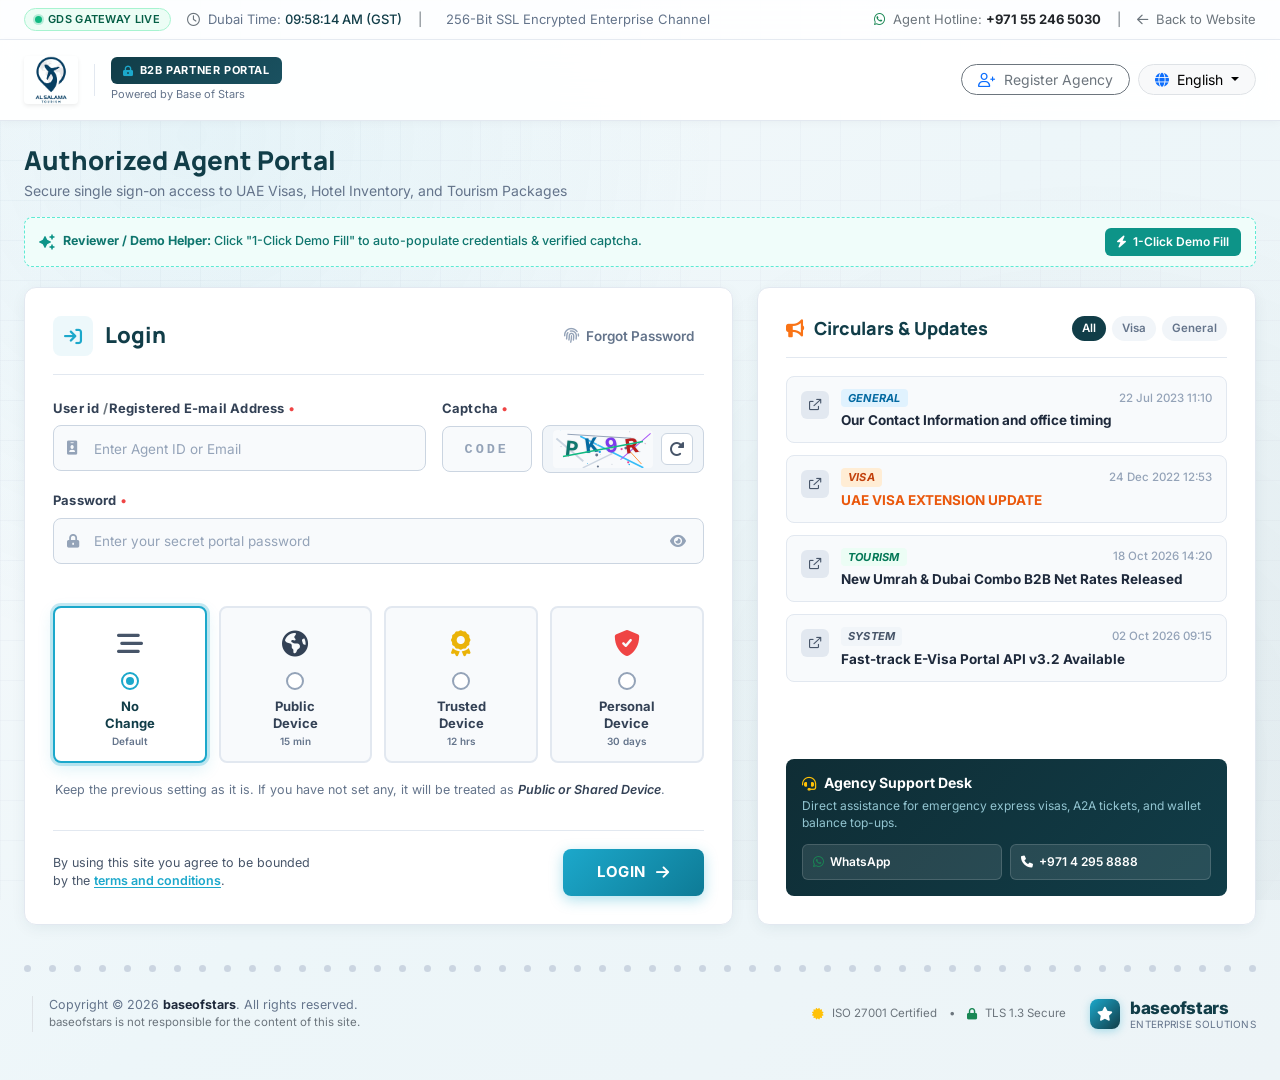
==== commit 397959d4: "Update branding from ninthware to baseofstars" ====
--- a/agent/index.html
+++ b/agent/index.html
@@ -5,7 +5,7 @@
     <meta charset="utf-8">
     <meta http-equiv="x-ua-compatible" content="ie=edge">
     <title>B2B Agent Portal Login | Alsalama Tourism LLC</title>
-    <meta name="author" content="Alsalama Tourism & Ninthware">
+    <meta name="author" content="Alsalama Tourism & Base of Stars">
     <meta name="description" content="Authorized B2B Partner & Travel Agent Portal Login - Alsalama Tourism UAE">
     <meta name="viewport" content="width=device-width, initial-scale=1, shrink-to-fit=no">
 
@@ -79,7 +79,7 @@
                             <i class="fa-solid fa-lock-keyhole"></i>
                             B2B Partner Portal
                         </div>
-                        <span style="font-size: 11px; color: #64748b; margin-top: 2px;">Powered by Ninthware Systems</span>
+                        <span style="font-size: 11px; color: #64748b; margin-top: 2px;">Powered by Base of Stars</span>
                     </div>
                 </div>
 
@@ -396,8 +396,8 @@
                         <div class="d-flex align-items-center gap-2">
                             <i class="fa-solid fa-shield-quartered fa-2x text-secondary"></i>
                             <div class="border-start ps-3 portal-footer-text">
-                                <p>Copyright © 2026 <strong>ninthware</strong>. All rights reserved.</p>
-                                <p class="text-muted" style="font-size: 11.5px;">ninthware is not responsible for the content of this site.</p>
+                                <p>Copyright © 2026 <strong>baseofstars</strong>. All rights reserved.</p>
+                                <p class="text-muted" style="font-size: 11.5px;">baseofstars is not responsible for the content of this site.</p>
                             </div>
                         </div>
                     </div>
@@ -409,11 +409,11 @@
                                 <span class="mx-1">•</span>
                                 <i class="fa-solid fa-lock text-success"></i> TLS 1.3 Secure
                             </div>
-                            <div class="ninthware-brand-box">
-                                <div class="ninthware-logo-mark">9</div>
-                                <div class="ninthware-text">
-                                    <span class="ninthware-name">ninthware</span>
-                                    <span class="ninthware-tagline">touch the solution</span>
+                            <div class="baseofstars-brand-box">
+                                <div class="baseofstars-logo-mark"><i class="fa-solid fa-star"></i></div>
+                                <div class="baseofstars-text">
+                                    <span class="baseofstars-name">baseofstars</span>
+                                    <span class="baseofstars-tagline">enterprise solutions</span>
                                 </div>
                             </div>
                         </div>
@@ -530,7 +530,7 @@
                 <p><strong>1. Authorized Usage:</strong> This portal is strictly reserved for registered and accredited travel partners of Alsalama Tourism LLC. Any unauthorized access attempts are monitored and recorded under UAE Cyber Crime Laws.</p>
                 <p><strong>2. E-Visa & Immigration Compliance:</strong> Agents are solely responsible for ensuring applicant passport validity (minimum 6 months) and providing authentic passenger documentation. Fines incurred due to fake documents or overstays will be deducted from the agent deposit wallet.</p>
                 <p><strong>3. Wallet Balances & Refunds:</strong> Service fees are non-refundable once immigration or airline GDS status moves to 'Under Process'. Wallet balance refunds require official company letterhead request with 3 business days processing.</p>
-                <p><strong>4. Ninthware Platform Integrity:</strong> The platform architecture is governed by Ninthware Systems. Scheduled system maintenance occurs weekly on Saturdays between 02:00 AM – 04:00 AM GST.</p>
+                <p><strong>4. Base of Stars Platform Integrity:</strong> The platform architecture is governed by Base of Stars Systems. Scheduled system maintenance occurs weekly on Saturdays between 02:00 AM – 04:00 AM GST.</p>
             </div>
             <div class="d-flex justify-content-end mt-4">
                 <button type="button" class="btn btn-primary fw-bold px-4 modal-close-trigger" style="background-color: #1CA8CB; border-color: #1CA8CB;">I Understand & Agree</button>
--- a/assets/css/agent-portal.css
+++ b/assets/css/agent-portal.css
@@ -922,44 +922,45 @@
   gap: 20px;
 }
 
-.ninthware-brand-box {
+.baseofstars-brand-box {
   display: flex;
   align-items: center;
   gap: 10px;
   text-decoration: none;
 }
 
-.ninthware-logo-mark {
-  width: 28px;
-  height: 28px;
-  background: #ea580c;
-  border-radius: 50%;
+.baseofstars-logo-mark {
+  width: 30px;
+  height: 30px;
+  background: linear-gradient(135deg, #1ca8cb 0%, #113d48 100%);
+  border-radius: 8px;
   display: inline-flex;
   align-items: center;
   justify-content: center;
   color: #ffffff;
   font-weight: 900;
-  font-size: 16px;
-  box-shadow: 0 2px 6px rgba(234, 88, 12, 0.35);
-}
-
-.ninthware-text {
+  font-size: 14px;
+  box-shadow: 0 2px 8px rgba(28, 168, 203, 0.35);
+}
+
+.baseofstars-text {
   line-height: 1.2;
 }
 
-.ninthware-name {
+.baseofstars-name {
   font-weight: 800;
-  color: #ea580c;
+  color: var(--portal-navy);
   font-size: 17px;
   letter-spacing: -0.3px;
   display: block;
 }
 
-.ninthware-tagline {
+.baseofstars-tagline {
   font-size: 10px;
   color: #64748b;
-  letter-spacing: 0.2px;
+  letter-spacing: 0.3px;
   display: block;
+  text-transform: uppercase;
 }
 
 /* ==========================================================================
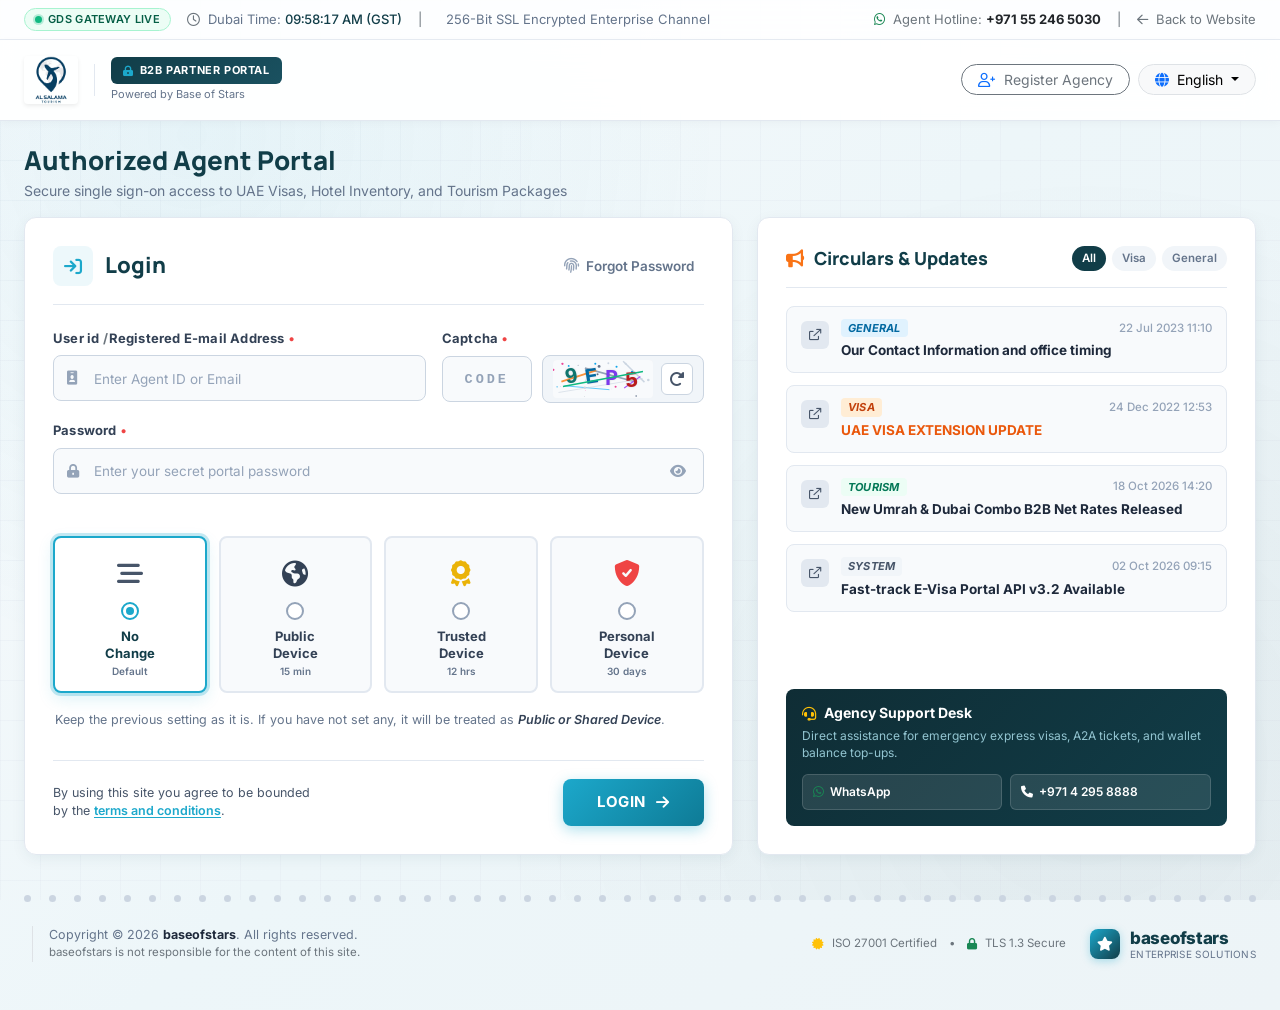
==== commit 9f626aba: "Remove demo autofill helper bar" ====
--- a/agent/index.html
+++ b/agent/index.html
@@ -112,16 +112,6 @@
                 </div>
             </div>
 
-            <!-- Quick Demo Autofill Helper Bar for reviewing -->
-            <div class="demo-autofill-box">
-                <div class="d-flex align-items-center gap-2">
-                    <i class="fa-solid fa-sparkles text-teal" style="color: #0d9488; font-size: 16px;"></i>
-                    <span><strong>Reviewer / Demo Helper:</strong> Click "1-Click Demo Fill" to auto-populate credentials & verified captcha.</span>
-                </div>
-                <button type="button" id="btnDemoAutofill" class="btn-demo-autofill">
-                    <i class="fa-solid fa-bolt me-1"></i> 1-Click Demo Fill
-                </button>
-            </div>
 
             <!-- Two-Column Layout (Matching Legacy Screenshot) -->
             <div class="row g-4">
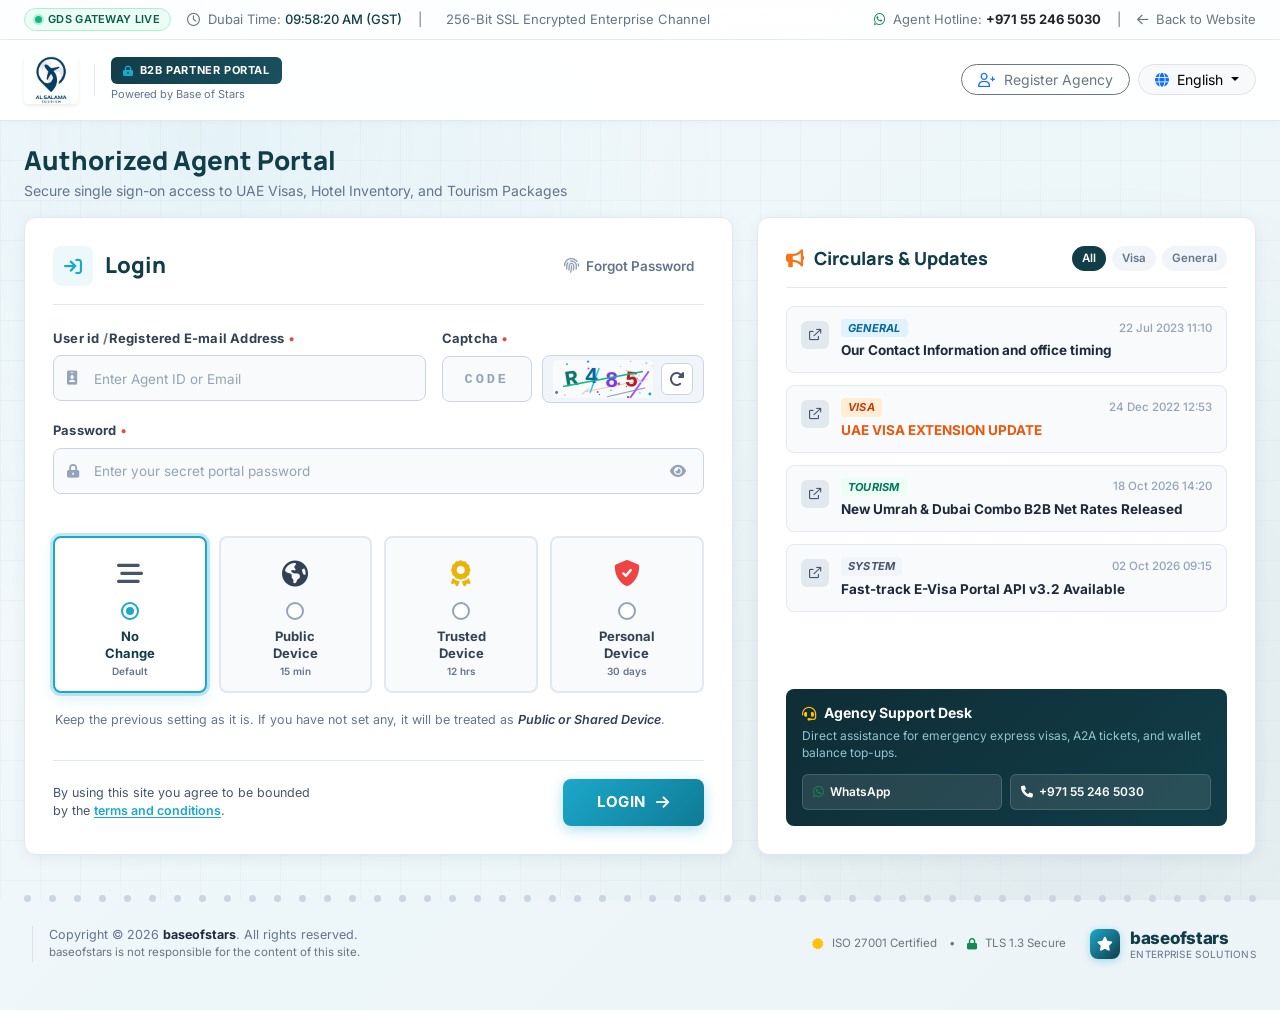
==== commit a1f7350e: "Update agent support phone to +971 55 246 5030" ====
--- a/agent/index.html
+++ b/agent/index.html
@@ -354,8 +354,8 @@
                                 <a href="https://api.whatsapp.com/send?phone=+971552465030" target="_blank" class="support-contact-chip">
                                     <i class="fa-brands fa-whatsapp text-success"></i> WhatsApp
                                 </a>
-                                <a href="tel:+97142958888" class="support-contact-chip">
-                                    <i class="fa-solid fa-phone"></i> +971 4 295 8888
+                                <a href="tel:+971552465030" class="support-contact-chip">
+                                    <i class="fa-solid fa-phone"></i> +971 55 246 5030
                                 </a>
                             </div>
                         </div>
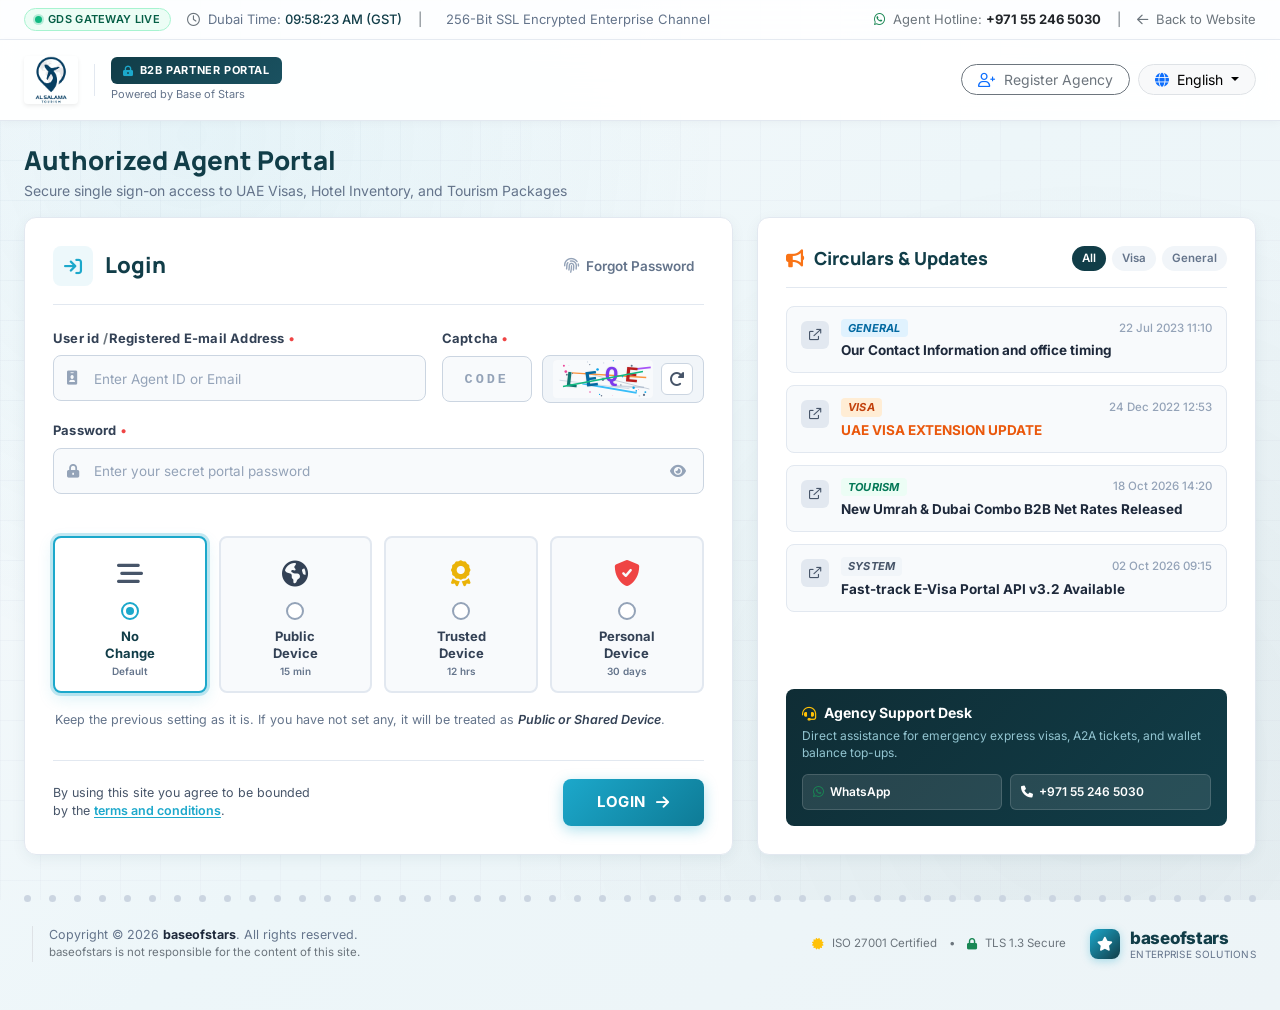
==== commit 0e2bd328: "Update login flow to display invalid credentials on authentication attempt" ====
--- a/agent/index.html
+++ b/agent/index.html
@@ -135,7 +135,16 @@
                         </div>
 
                         <!-- Login Form -->
-                        <form id="agentLoginForm" autocomplete="off">
+                        <form id="agentLoginForm" autocomplete="off" novalidate>
+
+                            <!-- Invalid Credentials Alert Box -->
+                            <div id="loginAlertBox" class="portal-login-alert" role="alert">
+                                <i class="fa-solid fa-triangle-exclamation portal-login-alert-icon"></i>
+                                <div class="portal-login-alert-content">
+                                    <strong>Invalid Credentials</strong>
+                                    <span>The User ID, Password, or Security Code you entered is invalid. Please verify your credentials and try again.</span>
+                                </div>
+                            </div>
 
                             <!-- Field Row 1: User ID + Captcha (from image) -->
                             <div class="row g-3">
--- a/assets/css/agent-portal.css
+++ b/assets/css/agent-portal.css
@@ -285,6 +285,62 @@
 }
 
 /* ==========================================================================
+   Login Error Alert Box
+   ========================================================================== */
+.portal-login-alert {
+  display: none;
+  background: #fef2f2;
+  border: 1px solid #fecaca;
+  border-left: 4px solid #ef4444;
+  color: #991b1b;
+  padding: 12px 16px;
+  border-radius: var(--portal-radius-sm);
+  margin-bottom: 20px;
+  font-size: 13.5px;
+  line-height: 1.5;
+  box-shadow: 0 2px 8px rgba(239, 68, 68, 0.08);
+  animation: shakeAlert 0.4s ease-in-out;
+}
+
+.portal-login-alert.show {
+  display: flex;
+  align-items: flex-start;
+  gap: 12px;
+}
+
+.portal-login-alert-icon {
+  font-size: 18px;
+  color: #dc2626;
+  flex-shrink: 0;
+  margin-top: 2px;
+}
+
+.portal-login-alert-content strong {
+  display: block;
+  font-weight: 700;
+  margin-bottom: 2px;
+  color: #7f1d1d;
+  font-size: 14px;
+}
+
+.portal-login-alert-content span {
+  color: #991b1b;
+  font-size: 13px;
+}
+
+.portal-input.portal-input-error {
+  border-color: #ef4444 !important;
+  background-color: #fff8f8 !important;
+  box-shadow: 0 0 0 3px rgba(239, 68, 68, 0.15) !important;
+}
+
+@keyframes shakeAlert {
+  0%, 100% { transform: translateX(0); }
+  20%, 60% { transform: translateX(-6px); }
+  40%, 80% { transform: translateX(6px); }
+}
+
+/* ==========================================================================
    Form Fields
    ========================================================================== */
 .form-field-group {
